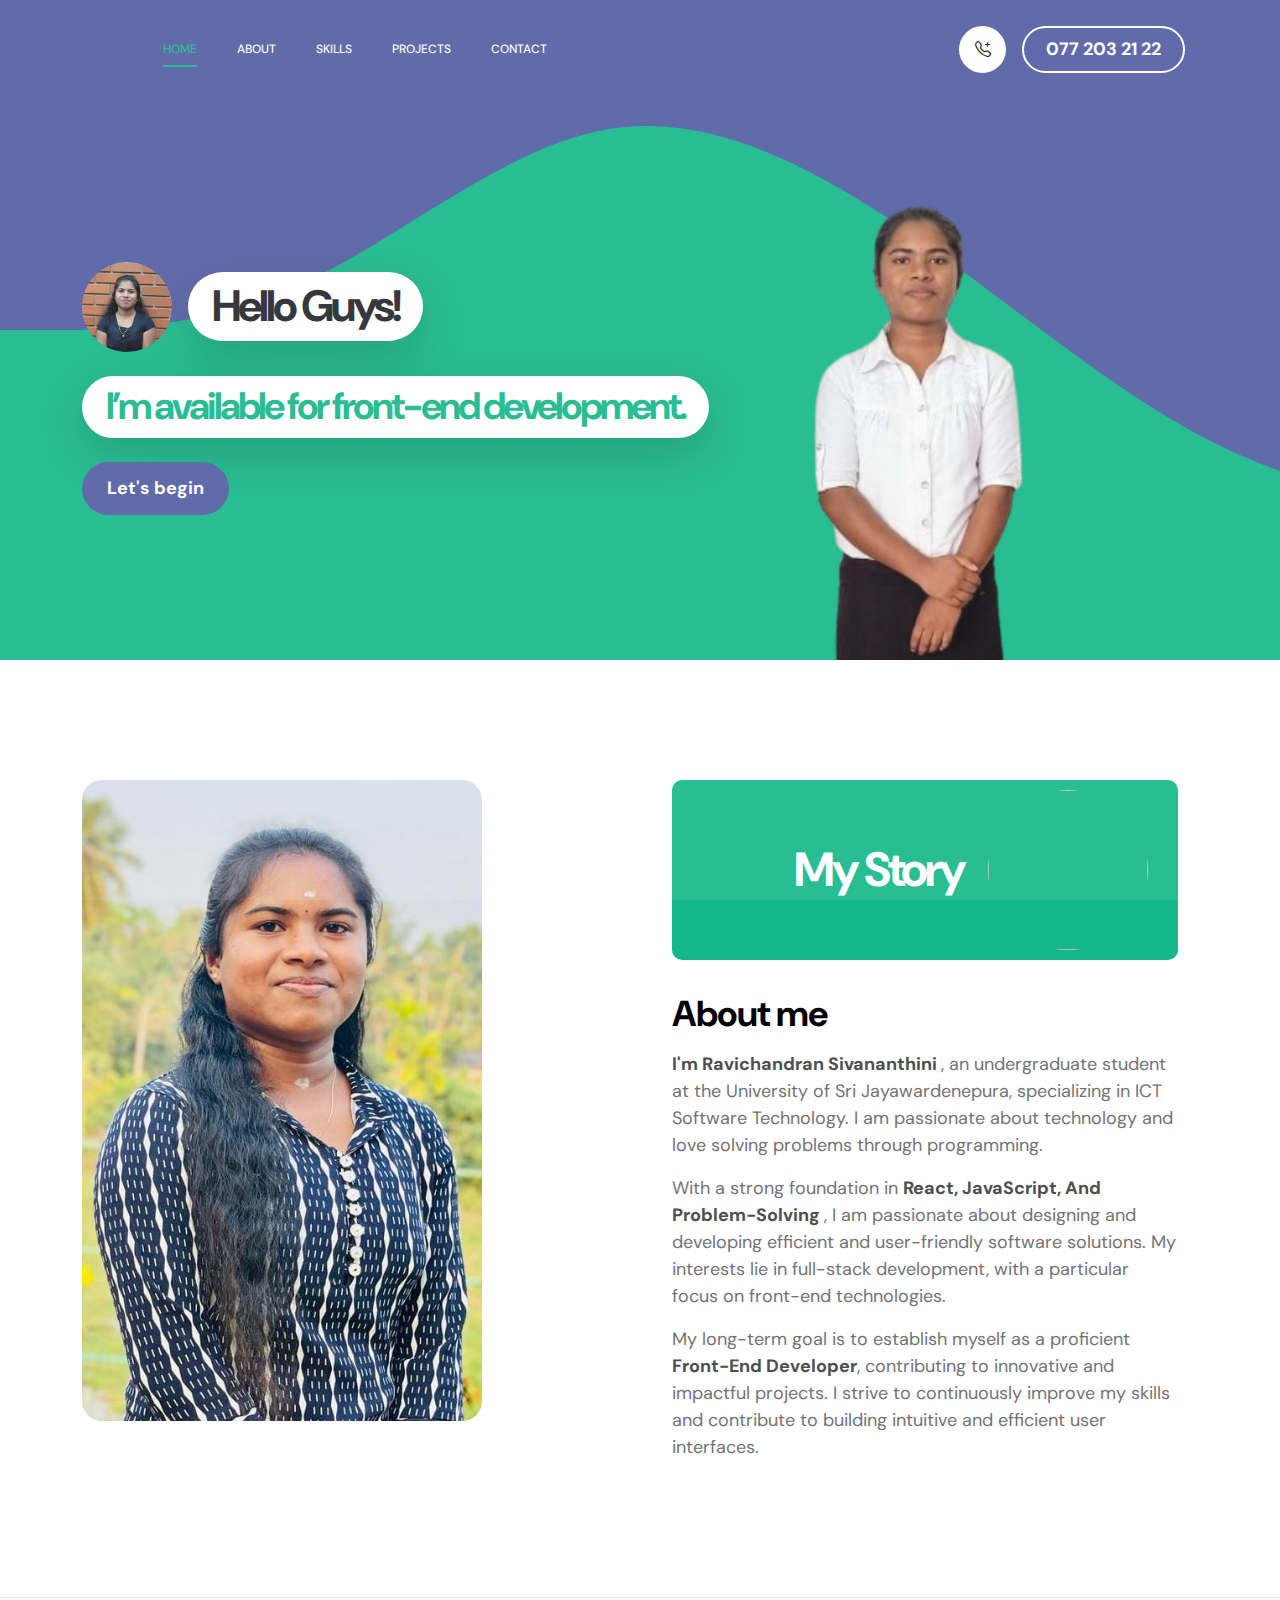
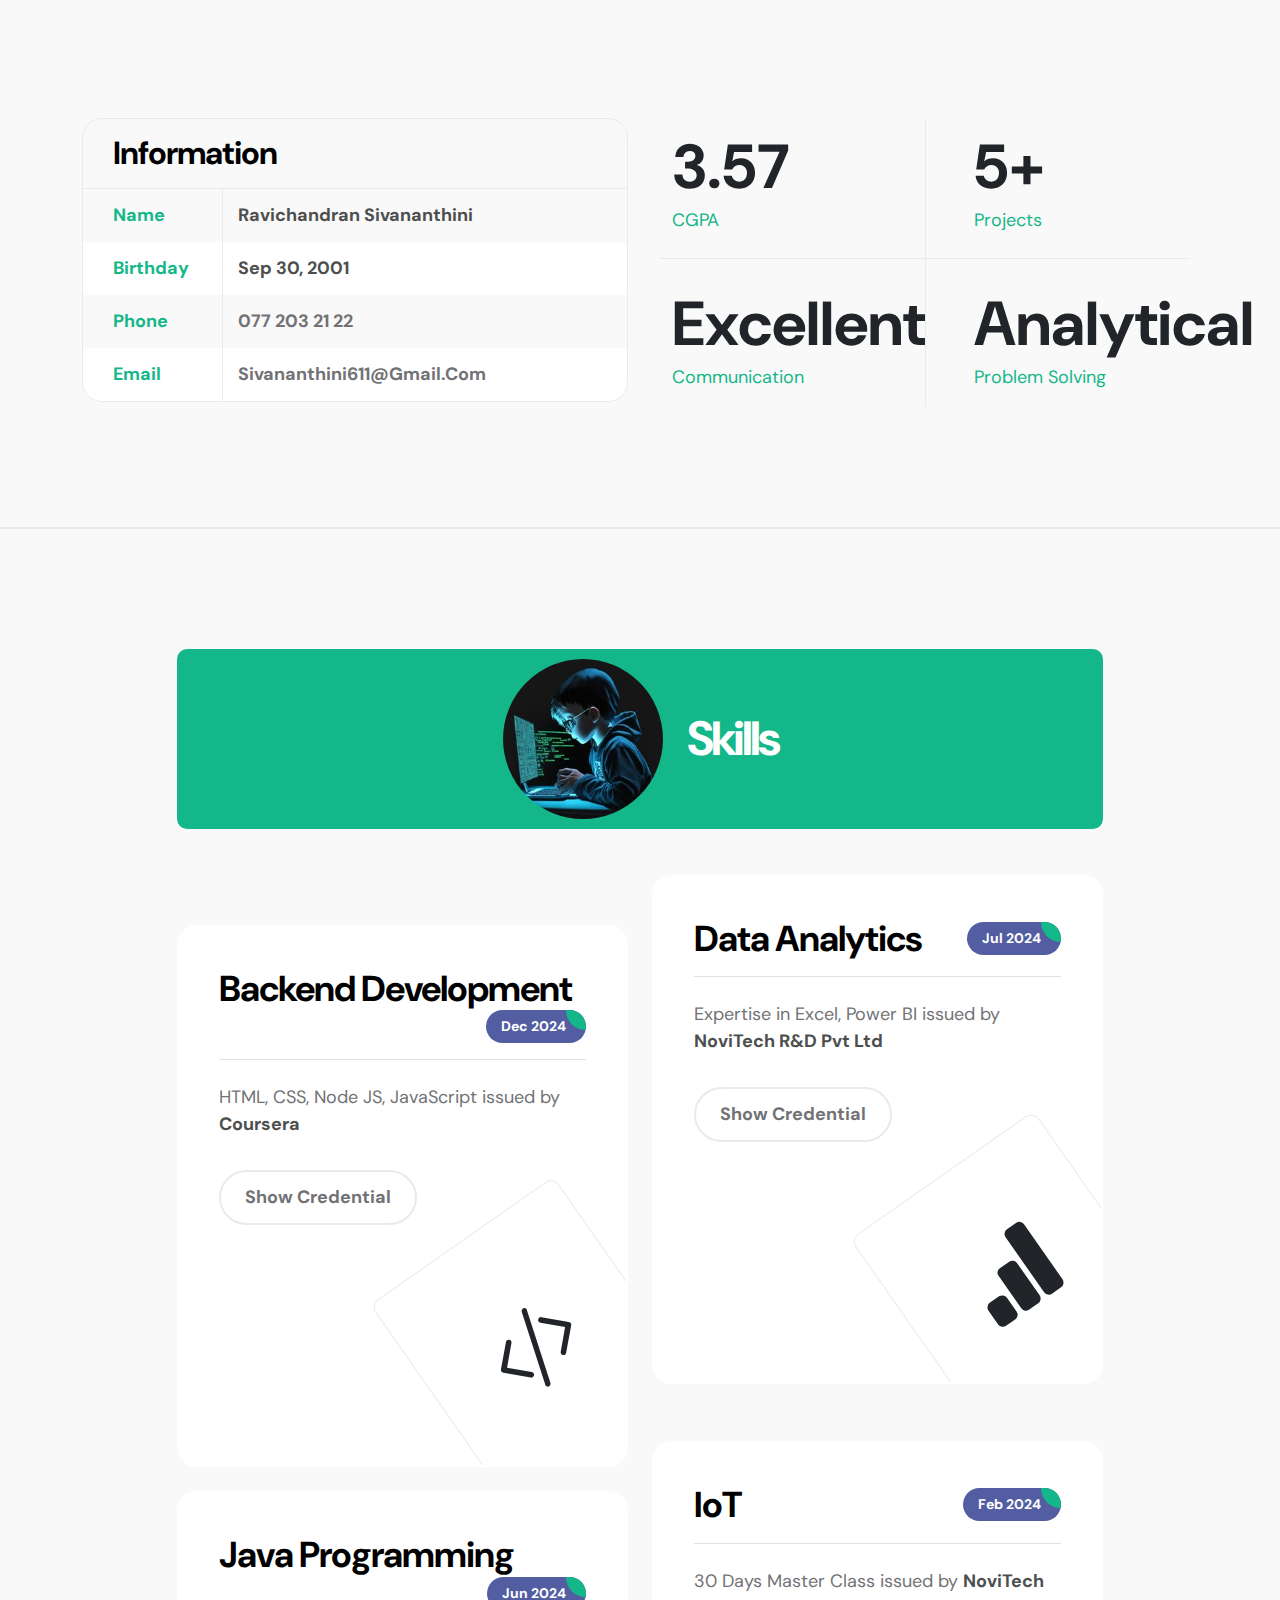
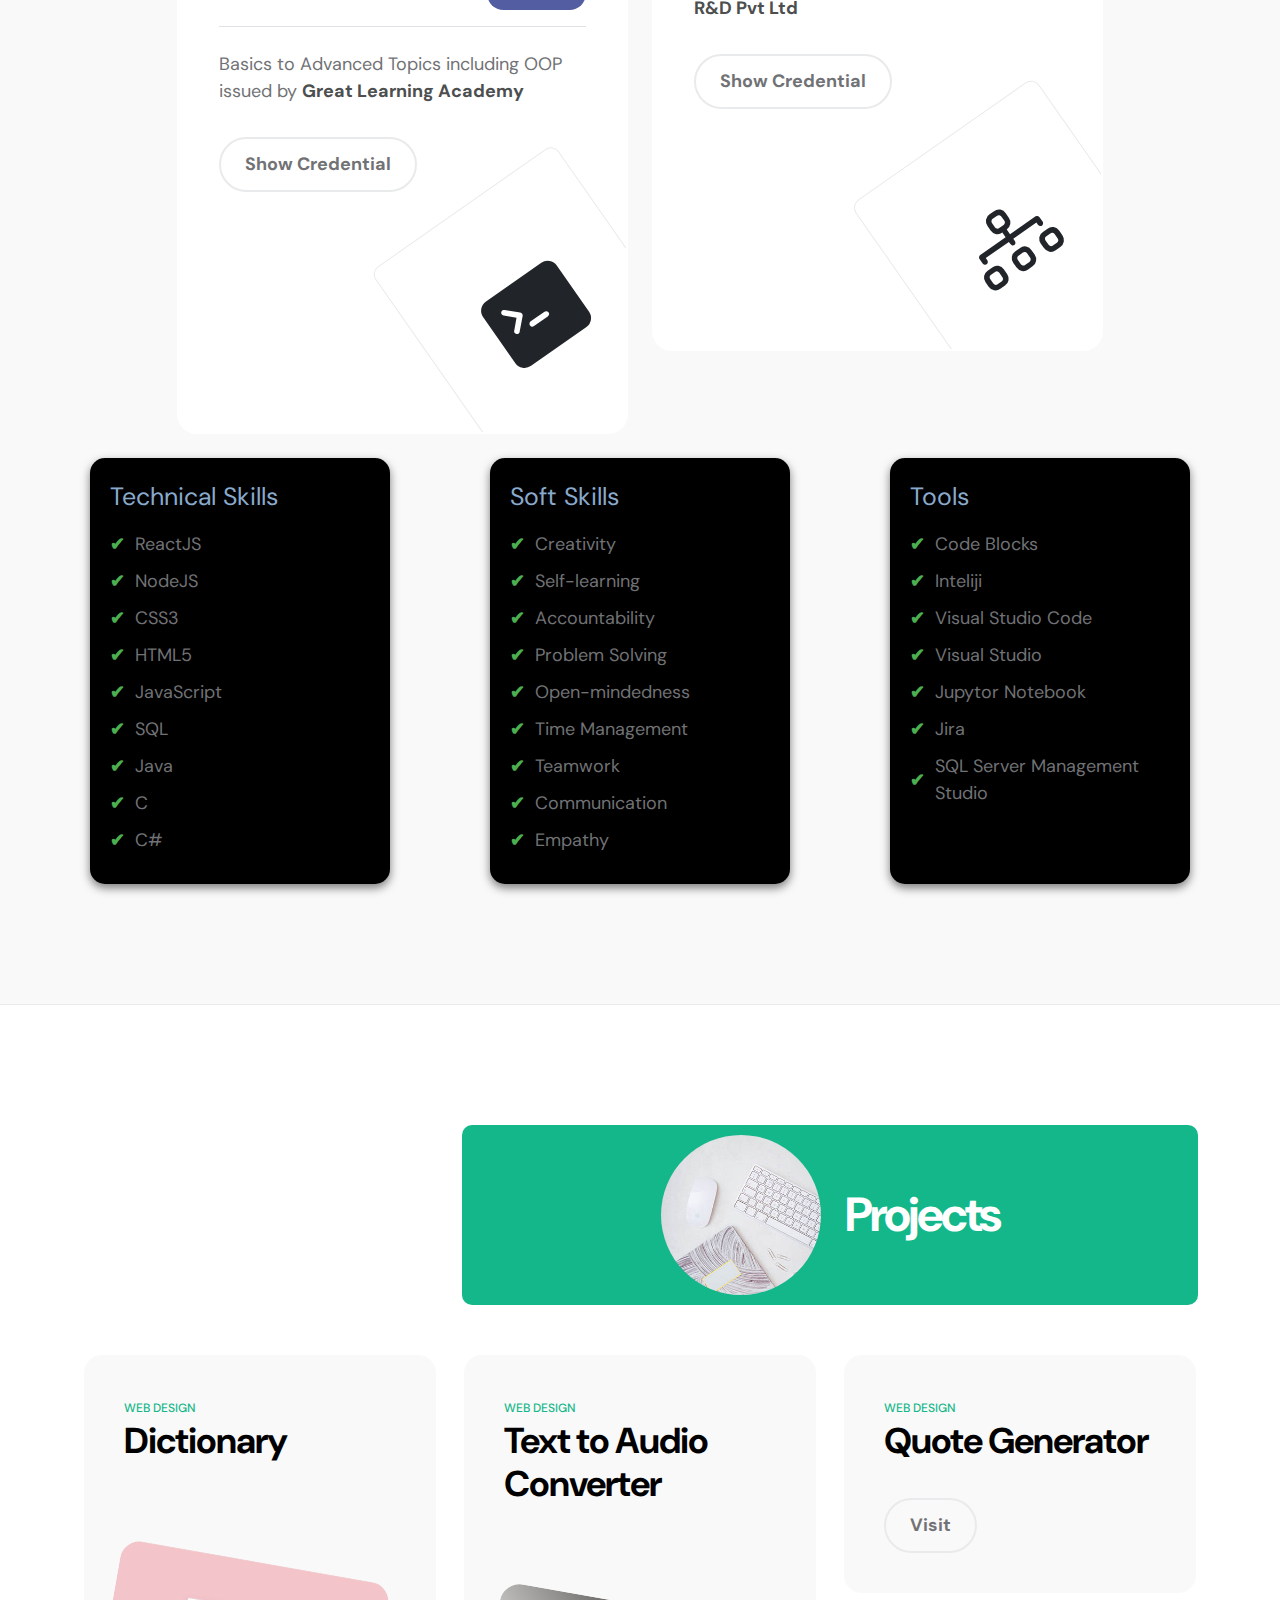
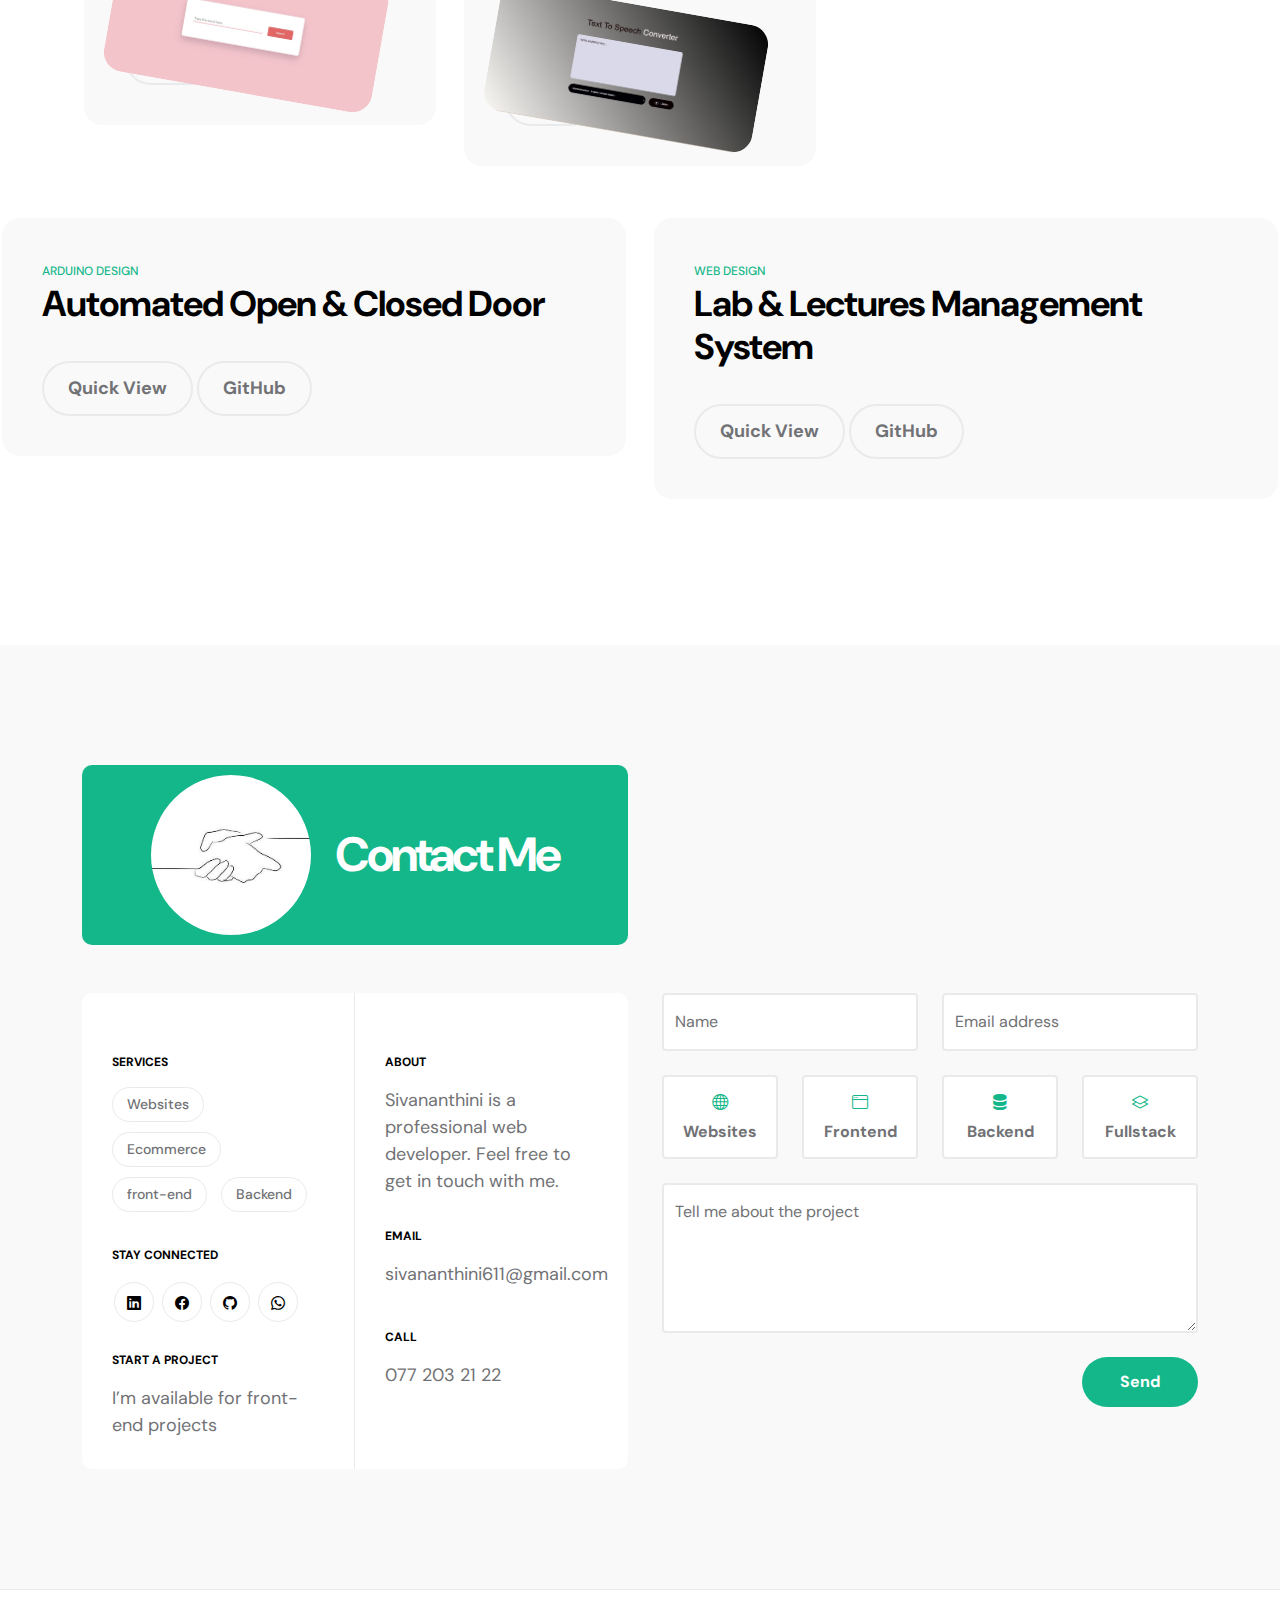
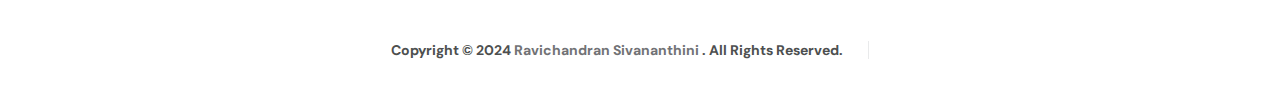
==== index.html @ 4a2cfb50 "first commit" ====
<!doctype html>
<html lang="en">
    <head>
        <meta charset="utf-8">
        <meta name="viewport" content="width=device-width, initial-scale=1">

        <meta name="description" content="">
        <meta name="author" content="TemplateMo">

        <title>Ravichandran Sivananthini</title>

        <!-- CSS FILES -->
        <link rel="preconnect" href="https://fonts.googleapis.com">
        
        <link rel="preconnect" href="https://fonts.gstatic.com" crossorigin>
        
        <link href="https://fonts.googleapis.com/css2?family=DM+Sans:wght@400;500;700&display=swap" rel="stylesheet">

        <link href="css/bootstrap.min.css" rel="stylesheet">

        <link href="css/bootstrap-icons.css" rel="stylesheet">

        <link href="css/magnific-popup.css" rel="stylesheet">

        <link href="css/templatemo-first-portfolio-style.css" rel="stylesheet">
        

    </head>
    
    <body>

        <section class="preloader">
            <div class="spinner">
                <span class="spinner-rotate"></span>    
            </div>
        </section>

        <nav class="navbar navbar-expand-lg">
            <div class="container">

                <button class="navbar-toggler" type="button" data-bs-toggle="collapse" data-bs-target="#navbarNav" aria-controls="navbarNav" aria-expanded="false" aria-label="Toggle navigation">
                    <span class="navbar-toggler-icon"></span>
                </button>

                <a href="index.html" class="navbar-brand mx-auto mx-lg-0"></a>

                <div class="d-flex align-items-center d-lg-none">
                    <i class="navbar-icon bi-telephone-plus me-3"></i>
                    <a class="custom-btn btn" href="#section_5">
                        077 203 21 22
                    </a>
                </div>

                <div class="collapse navbar-collapse" id="navbarNav">
                    <ul class="navbar-nav ms-lg-5">
                        <li class="nav-item">
                            <a class="nav-link click-scroll" href="#section_1">Home</a>
                        </li>

                        <li class="nav-item">
                            <a class="nav-link click-scroll" href="#section_2">About</a>
                        </li>

                        <li class="nav-item">
                            <a class="nav-link click-scroll" href="#section_3">Skills</a>
                        </li>

                        <li class="nav-item">
                            <a class="nav-link click-scroll" href="#section_4">Projects</a>
                        </li>

                        <li class="nav-item">
                            <a class="nav-link click-scroll" href="#section_5">Contact</a>
                        </li>
                    </ul>

                    <div class="d-lg-flex align-items-center d-none ms-auto">
                        <i class="navbar-icon bi-telephone-plus me-3"></i>
                        <a class="custom-btn btn" href="#section_5">
                            077 203 21 22
                        </a>
                    </div>
                </div>

            </div>
        </nav>

        <main>

            <section class="hero d-flex justify-content-center align-items-center" id="section_1">
                <div class="container">
                    <div class="row">

                        <div class="col-lg-7 col-12">
                            <div class="hero-text">
                                <div class="hero-title-wrap d-flex align-items-center mb-4">
                                    <img src="images/first6.jpg" class="avatar-image avatar-image-large img-fluid" alt="">

                                    <h1 class="hero-title ms-3 mb-0">Hello Guys!</h1>
                                </div>

                                <h2 class="mb-4">I’m available for front-end development.</h2>
                                <p class="mb-4"><a class="custom-btn btn custom-link" href="#section_2">Let's begin</a></p>
                            </div>
                        </div>
                        <div class="col-lg-5 col-12 position-relative">
                            <div class="hero-image-wrap"></div>
                            <img src="images/first.png" class="hero-image img-fluid" alt="">
                        </div>
                    </div>
                </div>

                <svg xmlns="http://www.w3.org/2000/svg" viewBox="0 0 1440 320"><path fill="#535da1" fill-opacity="1" d="M0,160L24,160C48,160,96,160,144,138.7C192,117,240,75,288,64C336,53,384,75,432,106.7C480,139,528,181,576,208C624,235,672,245,720,240C768,235,816,213,864,186.7C912,160,960,128,1008,133.3C1056,139,1104,181,1152,202.7C1200,224,1248,224,1296,197.3C1344,171,1392,117,1416,90.7L1440,64L1440,0L1416,0C1392,0,1344,0,1296,0C1248,0,1200,0,1152,0C1104,0,1056,0,1008,0C960,0,912,0,864,0C816,0,768,0,720,0C672,0,624,0,576,0C528,0,480,0,432,0C384,0,336,0,288,0C240,0,192,0,144,0C96,0,48,0,24,0L0,0Z"></path></svg>
            </section>


            <section class="about section-padding" id="section_2">
                <div class="container">
                    <div class="row">

                        <div class="col-lg-6 col-12">
                            <img src="images/first8.jpg" class="about-image img-fluid" alt="">
                        </div>

                        <div class="col-lg-6 col-12 mt-5 mt-lg-0">
                            <div class="about-thumb">

                                <div class="section-title-wrap d-flex justify-content-end align-items-center mb-4">
                                    <h2 class="text-white me-4 mb-0">My Story</h2>

                                    <img src="images/happy-bearded-young-man.jpg" class="avatar-image img-fluid" alt="">
                                </div>

                                <h3 class="pt-2 mb-3">About me </h3>

                                <p> <span> I'm Ravichandran Sivananthini </span> , an undergraduate student at the University of Sri Jayawardenepura, specializing in ICT Software Technology. I am passionate about technology and love solving problems through programming. </p>
                                <p>With a strong foundation in <span> React, JavaScript, and problem-solving </span>, I am passionate about designing and developing efficient and user-friendly software solutions.
                                   My interests lie in full-stack development, with a particular focus on front-end technologies.</p>
                                <p>My long-term goal is to establish myself as a proficient <span>front-end developer</span>, contributing to innovative and impactful projects.
                                    I strive to continuously improve my skills and contribute to building intuitive and efficient user interfaces.</p>
                            </div>
                        </div>

                    </div>
                </div>
            </section>

            <section class="featured section-padding">
                <div class="container">
                    <div class="row">

                        <div class="col-lg-6 col-12">
                            <div class="profile-thumb">
                                <div class="profile-title">
                                    <h4 class="mb-0">Information</h4>
                                </div>

                                <div class="profile-body">
                                    <p>
                                        <span class="profile-small-title">Name</span> 
                                        <span>Ravichandran Sivananthini </span>
                                    </p>

                                    <p>
                                        <span class="profile-small-title">Birthday</span> 
                                        <span>Sep 30, 2001</span>
                                    </p>

                                    <p>
                                        <span class="profile-small-title">Phone</span> 
                                         <span><a href="tel: 305-240-9671">077 203 21 22</a></span>
                                    </p>

                                    <p>
                                        <span class="profile-small-title">Email</span> 
                                        <span><a href="sivananthini611@gmail.com">sivananthini611@gmail.com</a></span>
                                    </p>
                                </div>
                            </div>
                        </div>

                        <div class="col-lg-6 col-12 mt-5 mt-lg-0">
                            <div class="about-thumb">
                                <div class="row">
                                    <div class="col-lg-6 col-6 featured-border-bottom py-2">
                                        <strong class="featured-numbers">3.57</strong>

                                        <p class="featured-text">CGPA</p>
                                    </div>

                                    <div class="col-lg-6 col-6 featured-border-start featured-border-bottom ps-5 py-2">
                                        <strong class="featured-numbers">5+</strong>

                                        <p class="featured-text">Projects</p>
                                    </div>

                                    <div class="col-lg-6 col-6 pt-4">
                                        <strong class="featured-numbers">Excellent</strong>

                                        <p class="featured-text">Communication</p>
                                    </div>

                                    <div class="col-lg-6 col-6 featured-border-start ps-5 pt-4">
                                        <strong class="featured-numbers">Analytical</strong>

                                        <p class="featured-text">Problem Solving</p>
                                    </div>
                                </div>
                            </div>
                        </div>

                    </div>
                </div>
            </section>

            <!--
            <section class="clients section-padding">
                <div class="container">
                    <div class="row align-items-center">

                        <div class="col-lg-12 col-12">
                            <h3 class="text-center mb-5">Companies I've had worked</h3>
                        </div>

                        <div class="col-lg-2 col-4 ms-auto clients-item-height">
                            <img src="images/clients/cachet.svg" class="clients-image img-fluid" alt="">
                        </div>

                        <div class="col-lg-2 col-4 clients-item-height">
                            <img src="images/clients/guitar-center.svg" class="clients-image img-fluid" alt="">
                        </div>

                        <div class="col-lg-2 col-4 clients-item-height">
                            <img src="images/clients/tokico.svg" class="clients-image img-fluid" alt="">
                        </div>

                        <div class="col-lg-2 col-4 clients-item-height">
                            <img src="images/clients/shopify.svg" class="clients-image img-fluid" alt="">
                        </div>

                        <div class="col-lg-2 col-4 me-auto clients-item-height">
                            <img src="images/clients/profil-rejser.svg" class="clients-image img-fluid" alt="">
                        </div>

                    </div>
                </div>
            </section>
        -->


            <section class="services section-padding" id="section_3">
                <div class="container">
                    <div class="row">

                        <div class="col-lg-10 col-12 mx-auto">
                            <div class="section-title-wrap d-flex justify-content-center align-items-center mb-5">
                                <img src="images/skills.jpg" class="avatar-image img-fluid" alt="">

                                <h2 class="text-white ms-4 mb-0">Skills</h2>
                            </div>

                            <div class="row pt-lg-5">
                                <div class="col-lg-6 col-12">
                                    <div class="services-thumb">
                                        <div class="d-flex flex-wrap align-items-center border-bottom mb-4 pb-3">
                                            <h3 class="mb-0">Backend Development</h3>

                                            <div class="services-price-wrap ms-auto">
                                                <p class="services-price-text mb-0">Dec 2024</p>
                                                <div class="services-price-overlay"></div>
                                            </div>
                                        </div>

                                        <p>HTML, CSS, Node JS, JavaScript issued by <span>coursera</span></p>

                                        <a href="https://coursera.org/verify/I9QGT71UMDQZ" class="custom-btn custom-border-btn btn mt-3">Show Credential</a>

                                        <div class="services-icon-wrap d-flex justify-content-center align-items-center">
                                            <i class="services-icon bi-code-slash"></i>
                                        </div>
                                    </div>
                                </div>

                                <div class="col-lg-6 col-12">
                                    <div class="services-thumb services-thumb-up">
                                        <div class="d-flex flex-wrap align-items-center border-bottom mb-4 pb-3">
                                            <h3 class="mb-0">Data Analytics</h3>

                                            <div class="services-price-wrap ms-auto">
                                                <p class="services-price-text mb-0">Jul 2024</p>
                                                <div class="services-price-overlay"></div>
                                            </div>
                                        </div>

                                        <p>Expertise in Excel, Power BI issued by <span>NoviTech R&D Pvt Ltd</span></p>

                                        <a href="#" class="custom-btn custom-border-btn btn mt-3">Show Credential</a>

                                        <div class="services-icon-wrap d-flex justify-content-center align-items-center">
                                            <i class="services-icon bi-bar-chart-fill"></i>
                                        </div>
                                    </div>
                                </div>

                                <div class="col-lg-6 col-12">
                                    <div class="services-thumb">
                                        <div class="d-flex flex-wrap align-items-center border-bottom mb-4 pb-3">
                                            <h3 class="mb-0">Java Programming</h3>

                                            <div class="services-price-wrap ms-auto">
                                                <p class="services-price-text mb-0">Jun 2024</p>
                                                <div class="services-price-overlay"></div>
                                            </div>
                                        </div>

                                        <p>Basics to Advanced Topics including OOP issued by <span>Great Learning Academy</span></p>

                                        <a href="https://verify.mygreatlearning.com/verify/DEJPGAIC" class="custom-btn custom-border-btn btn mt-3">Show Credential</a>

                                        <div class="services-icon-wrap d-flex justify-content-center align-items-center">
                                            <i class="services-icon bi-terminal-fill"></i>
                                        </div>
                                    </div>
                                </div>

                                <div class="col-lg-6 col-12">
                                    <div class="services-thumb services-thumb-up">
                                        <div class="d-flex flex-wrap align-items-center border-bottom mb-4 pb-3">
                                            <h3 class="mb-0">IoT</h3>

                                            <div class="services-price-wrap ms-auto">
                                                <p class="services-price-text mb-0">Feb 2024</p>
                                                <div class="services-price-overlay"></div>
                                            </div>
                                        </div>

                                        <p>30 Days Master Class issued by <span>NoviTech R&D Pvt Ltd</span></p>

                                        <a href="#" class="custom-btn custom-border-btn btn mt-3">Show Credential</a>

                                        <div class="services-icon-wrap d-flex justify-content-center align-items-center">
                                            <i class="services-icon bi-diagram-3"></i>
                                        </div>
                                </div>
                            </div>
                        </div>
                    </div>
                </div>
                <div class="skills-container">
                    <div class="skills-card">
                        <p>Technical Skills</p>
                        <ul>
                            <li><span class="checkmark">✔</span> ReactJS</li>
                            <li><span class="checkmark">✔</span> NodeJS</li>
                            <li><span class="checkmark">✔</span> CSS3</li>
                            <li><span class="checkmark">✔</span> HTML5</li>
                            <li><span class="checkmark">✔</span> JavaScript</li>
                            <li><span class="checkmark">✔</span> SQL</li>
                            <li><span class="checkmark">✔</span> Java</li>
                            <li><span class="checkmark">✔</span> C</li>
                            <li><span class="checkmark">✔</span> C#</li>
                        </ul>
                    </div>

                    <div class="skills-card">
                        <p> Soft Skills</p>
                        <ul>
                            <li><span class="checkmark">✔</span> Creativity</li>
                            <li><span class="checkmark">✔</span> Self-learning</li>
                            <li><span class="checkmark">✔</span> Accountability</li>
                            <li><span class="checkmark">✔</span> Problem Solving</li>
                            <li><span class="checkmark">✔</span> Open-mindedness</li>
                            <li><span class="checkmark">✔</span> Time Management</li>
                            <li><span class="checkmark">✔</span> Teamwork</li>
                            <li><span class="checkmark">✔</span> Communication</li>
                            <li><span class="checkmark">✔</span> Empathy</li>
                        </ul>
                    </div>

                    <div class="skills-card">
                        <p> Tools</p>
                        <ul>
                            <li><span class="checkmark">✔</span> Code Blocks</li>
                            <li><span class="checkmark">✔</span> Inteliji</li>
                            <li><span class="checkmark">✔</span> Visual Studio Code</li>
                            <li><span class="checkmark">✔</span> Visual Studio</li>
                            <li><span class="checkmark">✔</span> Jupytor Notebook</li>
                            <li><span class="checkmark">✔</span> Jira</li>
                            <li><span class="checkmark">✔</span> SQL Server Management Studio</li>
                          
                        </ul>
                    </div>
            </section>

            <section class="projects section-padding" id="section_4">
                <div class="container">
                    <div class="row">

                        <div class="col-lg-8 col-md-8 col-12 ms-auto">
                            <div class="section-title-wrap d-flex justify-content-center align-items-center mb-4">
                                <img src="images/white-desk-work-study-aesthetics.jpg" class="avatar-image img-fluid" alt="">

                                <h2 class="text-white ms-4 mb-0">Projects</h2>
                            </div>
                        </div>

                        <div class="clearfix"></div>

                        <div class="col-lg-4 col-md-6 col-12">
                            <div class="projects-thumb">
                                <div class="projects-info">
                                    <small class="projects-tag">Web Design</small>

                                    <h3 class="projects-title">Dictionary</h3>
                                </div>
                                <img src="images/projects/dictionary.jpg" class="projects-image img-fluid" alt="">
                                <a href="https://sivananthini164.github.io/Dictionary/" class="custom-btn custom-border-btn btn mt-3">Visit</a>     
                                </div>
                            </div>

                            <div class="col-lg-4 col-md-6 col-12">
                                <div class="projects-thumb">
                                    <div class="projects-info">
                                        <small class="projects-tag">Web Design</small>
    
                                        <h3 class="projects-title">Text to Audio Converter</h3>
                                    </div>
                                    <img src="images/projects/converter.jpg" class="projects-image img-fluid" alt="">
                                    <a href="https://sivananthini164.github.io/Converter/" class="custom-btn custom-border-btn btn mt-3">Visit</a>     
                                    </div>
                                </div>
                            
                                <div class="col-lg-4 col-md-6 col-12">
                                    <div class="projects-thumb">
                                        <div class="projects-info">
                                            <small class="projects-tag">Web Design</small>
        
                                            <h3 class="projects-title">Quote Generator</h3>
                                        </div>
                                        <img src="images/projects/quote.jpg" class="projects-image img-fluid" alt="">
                                        <a href="https://sivananthini164.github.io/Quote-/" class="custom-btn custom-border-btn btn mt-3">Visit</a>     
                                        </div>
                                    </div>
                    </div>
                </div>
                
                <div class="projects">
                    <div class="row g-100">
                        <!-- Project 1 -->
                        <div class="col-lg-6 col-md-6 col-12">
                            <div class="projects-thumb">
                                <div class="projects-info">
                                    <small class="projects-tag">Arduino Design</small>
                                    <h3 class="projects-title">Automated Open & Closed Door</h3>
                                </div>
                                <a href="video.html" class="custom-btn custom-border-btn btn mt-3" id="quickViewBtn">Quick View</a>
                                <a href="https://github.com/Sivananthini164/Automated_Door" class="custom-btn custom-border-btn btn mt-3" id="quickViewBtn">GitHub</a>
                            </div>
                        </div>
                
                        <!-- Project 2 -->
                        <div class="col-lg-6 col-md-6 col-12">
                            <div class="projects-thumb">
                                <div class="projects-info">
                                    <small class="projects-tag">Web Design</small>
                                    <h3 class="projects-title">Lab & Lectures Management System</h3>
                                </div>
                                <a href="images/projects/reserve_master.jpg" class="custom-btn custom-border-btn btn mt-3" id="quickViewBtn">Quick View</a>
                                <a href="https://github.com/Sivananthini164/Reserve_Master" class="custom-btn custom-border-btn btn mt-3" id="quickViewBtn">GitHub</a>
                            </div>
                        </div>
                    </div>
                </div>
                


            </section>

            <section class="contact section-padding" id="section_5">
                    <div class="container">
                        <div class="row">

                            <div class="col-lg-6 col-md-8 col-12">
                                <div class="section-title-wrap d-flex justify-content-center align-items-center mb-5">
                                    <img src="images/contact.jpg" class="avatar-image img-fluid" alt="">

                                    <h2 class="text-white ms-4 mb-0">Contact Me</h2>
                                </div>
                            </div>

                            <div class="clearfix"></div>

                            <div class="col-lg-3 col-md-6 col-12 pe-lg-0">
                                <div class="contact-info contact-info-border-start d-flex flex-column">
                                    <strong class="site-footer-title d-block mb-3">Services</strong>

                                    <ul class="footer-menu">
                                        <li class="footer-menu-item"><a href="#" class="footer-menu-link">Websites</a></li>

                                        <li class="footer-menu-item"><a href="#" class="footer-menu-link">Ecommerce</a></li>

                                        <li class="footer-menu-item"><a href="#" class="footer-menu-link">front-end</a></li>

                                        <li class="footer-menu-item"><a href="#" class="footer-menu-link">Backend</a></li>
                                    </ul>

                                    <strong class="site-footer-title d-block mt-4 mb-3">Stay connected</strong>

                                    <ul class="social-icon">
                                        <li class="social-icon-item"><a href="https://www.linkedin.com/in/sivananthini-ravichandran-4915bb290/" class="social-icon-link bi-linkedin"></a></li>

                                        <li class="social-icon-item"><a href="https://www.facebook.com/profile.php?id=100090789893657" class="social-icon-link bi-facebook"></a></li>

                                        <li class="social-icon-item"><a href="https://github.com/Sivananthini164" class="social-icon-link bi-github"></a></li>

                                        <li class="social-icon-item">
                                            <a href="https://wa.me/94772032122?text=Hi,%20I%20found%20your%20portfolio!" class="social-icon-link bi-whatsapp" target="_blank" rel="noopener noreferrer"></a>
                                        </li>
                                        
                                    </ul>

                                    <strong class="site-footer-title d-block mt-4 mb-3">Start a project</strong>

                                    <p class="mb-0">I’m available for front-end projects</p>
                                </div>
                            </div>

                            <div class="col-lg-3 col-md-6 col-12 ps-lg-0">
                                <div class="contact-info d-flex flex-column">
                                    <strong class="site-footer-title d-block mb-3">About</strong>

                                    <p class="mb-2">
                                        Sivananthini is a professional web developer. Feel free to get in touch with me.
                              </p>

                                    <strong class="site-footer-title d-block mt-4 mb-3">Email</strong>

                                    <p>
                                        <a href="mailto:sivananthini611@gmail.com">
                                            sivananthini611@gmail.com
                                        </a>
                                    </p>

                                    <strong class="site-footer-title d-block mt-4 mb-3">Call</strong>

                                    <p class="mb-0">
                                        <a href="tel: 120-240-9600">
                                            077 203 21 22
                                        </a>
                                    </p>
                                </div>
                            </div>

                            <div class="col-lg-6 col-12 mt-5 mt-lg-0">
                                <form action="#" method="get" class="custom-form contact-form" role="form">
                                    <div class="row">
                                        <div class="col-lg-6 col-md-6 col-12">
                                            <div class="form-floating">
                                                <input type="text" name="name" id="name" class="form-control" placeholder="Name" required="">
                                                
                                                <label for="floatingInput">Name</label>
                                            </div>
                                        </div>

                                        <div class="col-lg-6 col-md-6 col-12"> 
                                            <div class="form-floating">
                                                <input type="email" name="email" id="email" pattern="[^ @]*@[^ @]*" class="form-control" placeholder="Email address" required="">
                                                
                                                <label for="floatingInput">Email address</label>
                                            </div>
                                        </div>

                                        <div class="col-lg-3 col-md-6 col-6">
                                            <div class="form-check form-check-inline">
                                                <input name="website" type="checkbox" class="form-check-input" id="inlineCheckbox1" value="1">

                                                <label class="form-check-label" for="inlineCheckbox1">
                                                    <i class="bi-globe form-check-icon"></i>
                                                    <span class="form-check-label-text">Websites</span>
                                                </label>
                                          </div>
                                        </div>

                                        <div class="col-lg-3 col-md-6 col-6">
                                            <div class="form-check form-check-inline">
                                                <input name="branding" type="checkbox" class="form-check-input" id="inlineCheckbox2" value="1">

                                                <label class="form-check-label" for="inlineCheckbox2">
                                                    <i class="bi-window form-check-icon"></i>
                                                    <span class="form-check-label-text">Frontend</span>
                                                </label>
                                            </div>
                                        </div>

                                        <div class="col-lg-3 col-md-6 col-6">
                                            <div class="form-check form-check-inline">
                                                <input name="ecommerce" type="checkbox" class="form-check-input" id="inlineCheckbox3" value="1">

                                                <label class="form-check-label" for="inlineCheckbox3">
                                                    <i class="bi-server form-check-icon"></i>
                                                    <span class="form-check-label-text">Backend</span>
                                                </label>
                                            </div>
                                        </div>

                                        <div class="col-lg-3 col-md-6 col-6">
                                            <div class="form-check form-check-inline me-0">
                                                <input name="seo" type="checkbox" class="form-check-input" id="inlineCheckbox4" value="1">

                                                <label class="form-check-label" for="inlineCheckbox4">
                                                    <i class="bi-layers form-check-icon"></i>
                                                    <span class="form-check-label-text">Fullstack</span>
                                                </label>
                                            </div>
                                        </div>

                                        <div class="col-lg-12 col-12">
                                            <div class="form-floating">
                                                <textarea class="form-control" id="message" name="message" placeholder="Tell me about the project"></textarea>
                                                
                                                <label for="floatingTextarea">Tell me about the project</label>
                                            </div>
                                        </div>

                                        <div class="col-lg-3 col-12 ms-auto">
                                            <button type="submit" class="form-control">Send</button>
                                        </div>

                                    </div>
                                </form>
                            </div>

                        </div>
                    </div>
                </div>
            </section>

        </main>

        <footer class="site-footer">
            <div class="container">
                <div class="row">

                    <div class="col-lg-12 col-12">
                        <div class="copyright-text-wrap">
                            <p class="mb-0">
                                <span class="copyright-text">Copyright © 2024 <a href="#">Ravichandran Sivananthini</a> . All rights reserved.</span>
                             
                            </p>
                        </div>
                    </div>

                </div>
            </div>
        </footer>

        <!-- JAVASCRIPT FILES -->
        <script src="js/jquery.min.js"></script>
        <script src="js/bootstrap.min.js"></script>
        <script src="js/jquery.sticky.js"></script>
        <script src="js/click-scroll.js"></script>
        <script src="js/jquery.magnific-popup.min.js"></script>
        <script src="js/magnific-popup-options.js"></script>
        <script src="js/custom.js"></script>

    </body>
</html>
---- css/templatemo-first-portfolio-style.css ----
/*

TemplateMo 578 First Portfolio

https://templatemo.com/tm-578-first-portfolio

*/


/*---------------------------------------
  CUSTOM PROPERTIES ( VARIABLES )             
-----------------------------------------*/
:root {
  --white-color:                  #ffffff;
  --primary-color:                #535da1;
  --secondary-color:              #14B789;
  --section-bg-color:             #f9f9f9;
  --dark-color:                   #000000;
  --p-color:                      #717275;
  --border-color:                 #e9eaeb;
  --featured-border-color:        #727aab;

  --body-font-family:             'DM Sans', sans-serif;

  --h1-font-size:                 62px;
  --h2-font-size:                 48px;
  --h3-font-size:                 36px;
  --h4-font-size:                 32px;
  --h5-font-size:                 24px;
  --h6-font-size:                 22px;
  --p-font-size:                  18px;
  --menu-font-size:               12px;
  --copyright-font-size:          14px;

  --border-radius-large:          100px;
  --border-radius-medium:         20px;
  --border-radius-small:          10px;

  --font-weight-normal:           400;
  --font-weight-medium:           500;
  --font-weight-bold:             700;
}

body {
    background: var(--white-color);
    font-family: var(--body-font-family); 
}


/*---------------------------------------
  TYPOGRAPHY               
-----------------------------------------*/

h2,
h3,
h4,
h5,
h6 {
  color: var(--dark-color);
}

h1,
h2,
h3,
h4,
h5,
h6 {
  font-weight: var(--font-weight-bold);
  letter-spacing: -1px;
}

h1 {
  font-size: var(--h1-font-size);
  letter-spacing: -3px;
}

h2 {
  font-size: var(--h2-font-size);
  color: var(--secondary-color);
  letter-spacing: -3px;
}

h3 {
  font-size: var(--h3-font-size);
}

h4 {
  font-size: var(--h4-font-size);
}

h5 {
  font-size: var(--h5-font-size);
  line-height: normal;
}

h6 {
  font-size: var(--h6-font-size);
}

p {
  color: var(--p-color);
  font-size: var(--p-font-size);
  font-weight: var(--font-weight-normal);
}

ul li {
  color: var(--p-color);
  font-size: var(--p-font-size);
  font-weight: var(--font-weight-normal);
}

a, 
button {
  touch-action: manipulation;
  transition: all 0.3s;
}

a {
  color: var(--p-color);
  text-decoration: none;
}

a:hover {
  color: var(--secondary-color);
}

::selection {
  background: var(--secondary-color);
  color: var(--white-color);
}

::-moz-selection {
  background: var(--secondary-color);
  color: var(--white-color);
}

.section-padding {
  padding-top: 120px;
  padding-bottom: 120px;
}

b,
strong {
  font-weight: var(--font-weight-bold);
}

.section-title-wrap {
  background: var(--secondary-color);
  border-radius: var(--border-radius-small);
  padding: 10px 30px;
}


/*---------------------------------------
  AVATAR IMAGE               
-----------------------------------------*/
.avatar-image {
  border-radius: var(--border-radius-large);
  width: 160px;
  height: 160px;
  object-fit: cover;
}

.avatar-image-large {
  width: 90.4px;
  height: 90.4px;
}


/*---------------------------------------
  PRE LOADER               
-----------------------------------------*/
.preloader {
  position: fixed;
  top: 0;
  left: 0;
  width: 100%;
  height: 100%;
  z-index: 99999;
  display: flex;
  flex-flow: row nowrap;
  justify-content: center;
  align-items: center;
  background: none repeat scroll 0 0 var(--white-color);
}

.spinner {
  border: 1px solid transparent;
  border-radius: var(--border-radius-small);
  position: relative;
}

.spinner:before {
  content: '';
  box-sizing: border-box;
  position: absolute;
  top: 50%;
  left: 50%;
  width: 45px;
  height: 45px;
  margin-top: -10px;
  margin-left: -10px;
  border-radius: 50%;
  border: 1px solid var(--border-color);
  border-top-color: var(--white-color);
  animation: spinner .9s linear infinite;
}

@-webkit-@keyframes spinner {
  to {transform: rotate(360deg);
  }
}

@keyframes spinner {
  to {transform: rotate(360deg);}
}


/*---------------------------------------
  CUSTOM ICON               
-----------------------------------------*/
.navbar-icon {
  background: var(--white-color);
  border-radius: var(--border-radius-large);
  color: var(--dark-color);
  width: 47px;
  height: 47px;
  line-height: 47px;
  text-align: center;
}

.is-sticky .navbar-icon {
  background: var(--secondary-color);
  color: var(--white-color);
}

.form-check-icon {
  color: var(--secondary-color);
}


/*---------------------------------------
  CUSTOM BUTTON               
-----------------------------------------*/
.custom-btn,
.navbar .custom-btn {
  font-size: var(--p-font-size);
  font-weight: var(--font-weight-bold);
}

.navbar .custom-btn {
  background: transparent;
  border-width: 2px;
  border-style: solid;
  border-color: var(--white-color);
  color: var(--white-color);
  padding: 8px 22px;
}

.navbar .custom-btn:hover {
  background: var(--white-color);
  border-color: transparent;
  color: var(--secondary-color);
}

.custom-btn {
  background: var(--secondary-color);
  border-radius: var(--border-radius-large);
  color: var(--white-color);
  font-weight: var(--font-weight-bold);
  padding: 12px 24px;
}

.custom-btn:hover {
  background: var(--primary-color);
  box-shadow: 0 1rem 3rem rgba(0,0,0,.175);
  color: var(--white-color);
}

.custom-border-btn {
  background: transparent;
  border: 2px solid var(--border-color);
  color: var(--p-color);
}

.custom-border-btn:hover {
  background: var(--secondary-color);
  border-color: var(--secondary-color);
  color: var(--white-color);
}

.custom-link {
	background-color: var(--primary-color);
}

.custom-link:hover {
	background-color: var(--secondary-color);
}


/*---------------------------------------
  NAVIGATION              
-----------------------------------------*/
.sticky-wrapper {
  position: relative;
  z-index: 222;
  height: auto !important;
}

.is-sticky,
.is-sticky .navbar .container {
  background: var(--white-color);
  box-shadow: 0 1rem 3rem rgb(0 0 0 / 18%);
}

.is-sticky .navbar-brand,
.is-sticky .navbar-brand:hover {
  color: var(--dark-color);
}

.is-sticky .navbar-nav .nav-link {
  color: var(--p-color);
}

.is-sticky .navbar .custom-btn {
  border-color: var(--secondary-color);
  color: var(--secondary-color);
}

.is-sticky .navbar .custom-btn:hover {
  background: var(--secondary-color);
  color: var(--white-color);
}

.navbar {
  background: transparent;
  position: absolute;
  z-index: 9;
  right: 0;
  left: 0;
  transition: all 0.3s;
  padding-top: 15px;
  padding-bottom: 0;
}

.navbar .container {
  border-radius: var(--border-radius-small);
  padding: 10px 25px;
}

.navbar-brand {
  font-size: var(--h4-font-size);
  font-weight: var(--font-weight-bold);
}

.navbar-brand,
.navbar-brand:hover {
  color: var(--white-color);
}

.navbar-expand-lg .navbar-nav .nav-link {
  padding-right: 0;
  padding-left: 0;
  margin-right: 20px;
  margin-left: 20px;
}

.navbar-nav .nav-link {
  display: inline-block;
  color: var(--section-bg-color);
  font-size: var(--menu-font-size);
  font-weight: var(--font-weight-medium);
  text-transform: uppercase;
  position: relative;
  padding-top: 15px;
  padding-bottom: 15px;
}

.navbar-nav .nav-link::after {
  content: "";
  background: transparent;
  position: absolute;
  bottom: 6px;
  right: 0;
  left: 0;
  width: 100%;
  height: 2px;
}

.navbar-nav .nav-link.active::after, 
.navbar-nav .nav-link:hover::after {
  background: var(--secondary-color);
}

.navbar-nav .nav-link.active, 
.navbar-nav .nav-link:hover {
  color: var(--secondary-color);
}

.navbar-toggler {
  border: 0;
  padding: 0;
  cursor: pointer;
  margin: 0;
  width: 30px;
  height: 35px;
  outline: none;
}

.navbar-toggler:focus {
  outline: none;
  box-shadow: none;
}

.navbar-toggler[aria-expanded="true"] .navbar-toggler-icon {
  background: transparent;
}

.navbar-toggler[aria-expanded="true"] .navbar-toggler-icon:before,
.navbar-toggler[aria-expanded="true"] .navbar-toggler-icon:after {
  transition: top 300ms 50ms ease, -webkit-transform 300ms 350ms ease;
  transition: top 300ms 50ms ease, transform 300ms 350ms ease;
  transition: top 300ms 50ms ease, transform 300ms 350ms ease, -webkit-transform 300ms 350ms ease;
  top: 0;
}

.navbar-toggler[aria-expanded="true"] .navbar-toggler-icon:before {
  transform: rotate(45deg);
}

.navbar-toggler[aria-expanded="true"] .navbar-toggler-icon:after {
  transform: rotate(-45deg);
}

.navbar-toggler .navbar-toggler-icon {
  background: var(--white-color);
  transition: background 10ms 300ms ease;
  display: block;
  width: 30px;
  height: 2px;
  position: relative;
}

.navbar-toggler .navbar-toggler-icon:before,
.navbar-toggler .navbar-toggler-icon:after {
  transition: top 300ms 350ms ease, -webkit-transform 300ms 50ms ease;
  transition: top 300ms 350ms ease, transform 300ms 50ms ease;
  transition: top 300ms 350ms ease, transform 300ms 50ms ease, -webkit-transform 300ms 50ms ease;
  position: absolute;
  right: 0;
  left: 0;
  background: var(--white-color);
  width: 30px;
  height: 2px;
  content: '';
}

.navbar-toggler .navbar-toggler-icon::before {
  top: -8px;
}

.navbar-toggler .navbar-toggler-icon::after {
  top: 8px;
}


/*---------------------------------------
  HERO              
-----------------------------------------*/
.hero {
  background: var(--secondary-color);
  position: relative;
  overflow: hidden;
  padding-top: 330px;
  padding-bottom: 330px;
}

@media  screen and (min-width: 991px) {
  .hero {
    height: 60vh;
  }
}

.hero-title,
.hero h2 {
  background: var(--white-color);
  box-shadow: 0 1rem 3rem rgba(0,0,0,.175);
  border-radius: var(--border-radius-large);
  display: inline-block;
  padding: 8px 24px;
}

.hero-title {
	font-size: 44px;
}

.hero h2 {
	font-size: 38px;
}

.hero-text {
  position: relative;
  z-index: 22;
  top: 70px;
}



.hero-image {
  position: absolute;
  z-index: 22;
  top: 0;
  width: 350px;
  height: 500px; /* Match the height of the circle */
  object-fit: cover; /* Ensure the image fills the circle without distortion */
  right: 25%;
}



.hero svg {
  position: absolute;
  z-index: 2;
  bottom: 0;
  right: 0;
  left: 0;
  overflow: hidden;
  height: 100%;
  pointer-events: none;
}


/*---------------------------------------
  ABOUT              
-----------------------------------------*/
.profile-thumb {
  border: 1px solid var(--border-color);
  border-radius: var(--border-radius-medium);
  position: relative;
  overflow: hidden;
}

.profile-title {
  border-bottom: 1px solid var(--border-color);
  padding: 15px 30px;
}

.profile-small-title {
  border-right: 1px solid var(--border-color);
  color: var(--secondary-color);
  font-weight: var(--font-weight-bold);
  min-width: 140px;
  margin-right: 10px;
  padding: 13px 30px;
  display: inline-block;
}

span{
  font-weight: bold;
    font-size: 1.0em; /* Increases the font size */
    color: #4d4f4f; /* Darker color for emphasis */
    text-transform: capitalize; 
}
.profile-body p {
  margin-bottom: 0;
}

.profile-body p:nth-of-type(even) {
  background: var(--white-color);
}

.about-image {
  width: 100%; /* Adjust the percentage to scale relative to its container */
  max-width: 400px; /* Set a maximum width in pixels */
  height: auto; /* Maintain aspect ratio */
  border-radius: var(--border-radius-medium);
}


.about-thumb {
  padding-right: 20px;
  padding-left: 20px;
}


/*---------------------------------------
  FEATURED              
-----------------------------------------*/
.featured-numbers {
  font-size: var(--h1-font-size);
  line-height: normal;
  display: block;
}

.featured-text {
  color: var(--secondary-color);
}

.featured-border-bottom {
  border-bottom: 1px solid var(--border-color);
}

.featured-border-start {
  border-left: 1px solid var(--border-color);
}


/*---------------------------------------
  CLIENTS              
-----------------------------------------*/

.clients-item-height {
	height: 120px;
}

.clients-image {
  display: block;
  max-width: 100px;
  margin: auto;
  transition: all ease 0.2s;
}

.clients-image:hover {
  transform: scale(1.3);
}


/*---------------------------------------
  SERVICES              
-----------------------------------------*/
.services,
.featured {
  background: var(--section-bg-color);
  border-top: 1px solid var(--border-color);
  border-bottom: 1px solid var(--border-color);
}

.services-thumb {
  background: var(--white-color);
  border: 2px solid transparent;
  border-radius: var(--border-radius-medium);
  position: relative;
  overflow: hidden;
  margin-bottom: 24px;
  padding: 40px 40px 240px 40px;
  transition: all 0.5s;
}

.services-thumb-up {
  position: relative;
  bottom: 50px;
  margin-bottom: -50px;
}

.services-thumb:hover {
  border: 2px solid var(--secondary-color);
  box-shadow: 0 1rem 3rem rgba(0,0,0,.175);
}

.services-thumb:hover .services-icon-wrap {
  background: var(--secondary-color);
  border-color: var(--secondary-color);
  color: var(--white-color);
}

.services-icon-wrap {
  border: 1px solid var(--border-color);
  border-radius: var(--border-radius-small);
  position: absolute;
  bottom: 0;
  right: 0;
  width: 50%;
  height: 55%;
  transform: rotate(-35deg) translateY(55px);
  transition: all ease 0.5s;
}

.services-icon {
  font-size: 90px;
  position: relative;
  bottom: 15px;
}

.services-thumb:hover .services-price-wrap {
  background: var(--secondary-color);
}

.services-thumb:hover .services-price-overlay {
  background: var(--primary-color);
}

.services-price-wrap {
  background: var(--primary-color);
  border-radius: var(--border-radius-medium);
  position: relative;
  overflow: hidden;
  padding: 6px 20px 6px 15px;
  transition: all ease 0.5s;
}

.services-price-text {
  color: var(--white-color);
  font-size: var(--copyright-font-size);
  font-weight: var(--font-weight-bold);
}

.services-price-overlay {
  background: var(--secondary-color);
  border-bottom-left-radius: 100%;
  position: absolute;
  top: 0;
  right: 0;
  width: 20px;
  height: 20px;
  pointer-events: none;
}



.skills-container {
  display: flex;
  gap: 100px;
  flex-wrap: wrap;
  justify-content: center;
}

.skills-card {
  background-color: #000;
  color: #fff;
  border-radius: 15px;
  padding: 20px;
  width: 300px;
  box-shadow: 0px 4px 10px rgba(0, 0, 0, 0.5);
}

.skills-card p{
  color:#89aacc;
  font-size: 25px;
}

.skills-card ul {
  list-style: none;
  padding: 0;
  margin: 0;
}

.skills-card li {
  display: flex;
  align-items: center;
  margin: 10px 0;
}

.checkmark {
  margin-right: 10px;
  color: #4caf50;
}

/*---------------------------------------
  PROJECTS              
-----------------------------------------*/
.projects-thumb {
  background: var(--section-bg-color);
  border: 2px solid var(--white-color);
  border-radius: var(--border-radius-medium);
  position: relative;
  overflow: hidden;
  margin-top: 24px;
  margin-bottom: 24px;
  padding: 40px;
  transition: all ease 0.5s;
}

.projects-thumb:hover {
  border-color: var(--secondary-color);
}

.projects-thumb:hover .projects-image,
.projects-thumb:focus .projects-image {
  transform: rotate(0) translateY(0);
}

.projects-thumb .popup-image {
  display: block;
  width: 100%;
  height: 100%;
}

.projects-image {
  border-radius: var(--border-radius-medium);
  display: block;
  width: 100%;
  transform: rotate(10deg) translateY(80px);
  transition: all ease 0.5s;
}


#projects{
  display: block;
}


.projects-title {
  margin-bottom: 20px;
}

.projects-tag {
  font-size: var(--menu-font-size);
  font-weight: var(--font-weight-medium);
  color: var(--secondary-color);
  text-transform: uppercase;
  margin-bottom: 5px;
}


/*---------------------------------------
  CONTACT              
-----------------------------------------*/
.contact {
  background: var(--section-bg-color);
}

.contact-info {
  background: var(--white-color);
  border-top-right-radius: var(--border-radius-small);
  border-bottom-right-radius: var(--border-radius-small);
  padding: 60px 30px 30px 30px;
  height: 100%;
}

.contact-info-border-start {
  border-right: 1px solid var(--border-color);
  border-radius: var(--border-radius-small) 0 0 var(--border-radius-small);
}

.contact-form {
  margin-left: 10px;
}


/*---------------------------------------
  CUSTOM FORM               
-----------------------------------------*/
.custom-form .form-control {
  background: var(--white-color);
  box-shadow: none;
  border: 2px solid var(--border-color);
  color: var(--p-color);
  margin-bottom: 24px;
  padding-top: 13px;
  padding-bottom: 13px;
  outline: none;
}

.form-floating>label {
  color: var(--p-color);
}

.form-check-inline {
  vertical-align: middle;
  width: 100%;
  position: relative;
  margin-right: 0;
  margin-top: 0;
  margin-bottom: 24px;
  padding: 0;
}

.custom-form .form-check-label {
  position: absolute;
  top: 50%;
  left: 50%;
  transform: translate(-50%, -50%);
  text-align: center;
}

.form-check-label-text {
  color: var(--p-color);
  display: block;
  font-size: copyright-font-size;
  margin-top: 5px;
}

.form-check-input[type=checkbox] {
  background: var(--white-color);
  border: 2px solid var(--border-color);
  box-shadow: none;
  outline: none;
  width: 100%;
  margin-top: 0;
  margin-left: 0;
  padding: 40px 50px;
}

.form-check-input:checked[type=checkbox] {
  background-image: none;
}

.form-check-input:hover,
.form-check-input:checked {
  background-color: transparent;
  border-color: var(--secondary-color);
}

.custom-form .form-control:hover,
.custom-form .form-control:focus {
  background: transparent;
  border-color: var(--secondary-color);
}

.custom-form .form-floating textarea {
  height: 150px;
}

.custom-form button[type="submit"] {
  background: var(--secondary-color);
  border: none;
  border-radius: var(--border-radius-large);
  color: var(--white-color);
  font-weight: var(--font-weight-bold);
  transition: all 0.3s;
  margin-bottom: 0;
}

.custom-form button[type="submit"]:hover,
.custom-form button[type="submit"]:focus {
  background: var(--primary-color);
  border-color: transparent;
}


/*---------------------------------------
  SITE FOOTER              
-----------------------------------------*/
.site-footer {
  border-top: 1px solid var(--border-color);
  padding-top: 50px;
  padding-bottom: 50px;
  text-align: center;
}

.site-footer-title {
  font-size: var(--menu-font-size);
  color: var(--dark-color);
  text-transform: uppercase;
}

.copyright-text-wrap p,
.copyright-text {
  font-size: var(--copyright-font-size);
}

.copyright-text {
  border-right: 1px solid var(--border-color);
  padding-right: 25px;
  margin-right: 20px;
}

.copyright-text-wrap a {
  font-weight: var(--font-weight-bold);
}

.footer-menu {
  margin: 0;
  padding: 0;
}

.footer-menu-item {
  list-style: none;
  display: inline-block;
  vertical-align: top;
}

.footer-menu-link {
  border: 1px solid var(--border-color);
  border-radius: var(--border-radius-medium);
  font-size: var(--copyright-font-size);
  font-weight: var(--font-weight-medium);
  display: inline-block;
  vertical-align: top;
  text-align: center;
  margin-right: 10px;
  margin-bottom: 10px;
  padding: 6px 14px;
  min-width: 70px;
}

.footer-menu-link:hover {
  background: var(--secondary-color);
  border-color: transparent;
  color: var(--white-color);
}


/*---------------------------------------
  SOCIAL ICON               
-----------------------------------------*/
.social-icon {
  margin: 0;
  padding: 0;
}

.social-icon-item {
  list-style: none;
  display: inline-block;
  vertical-align: top;
}

.social-icon-link {
  border: 1px solid var(--border-color);
  border-radius: var(--border-radius-large);
  font-size: var(--copyright-font-size);
  color: var(--dark-color);
  display: inline-block;
  vertical-align: top;
  margin: 2px 2px 5px 2px;
  width: 40px;
  height: 40px;
  line-height: 40px;
  text-align: center;
}

.social-icon-link:hover {
  background: var(--secondary-color);
  border-color: transparent;
  color: var(--white-color);
}


/*---------------------------------------
  RESPONSIVE STYLES               
-----------------------------------------*/
@media screen and (min-width: 1600px) {
  .hero {
    padding-top: 380px;
    padding-bottom: 380px;
  }

  .hero-image-wrap {
    top: -50px;
    width: 400px;
    height: 400px;
  }

  .hero-image {
    min-width: 650px;
  }
  
  .hero-title,
	.hero h2 {
	  font-size: var(--h2-font-size);
	}
}

@media screen and (max-width: 991px) {
  h1 {
    font-size: 48px;
  }

  h2 {
    font-size: 36px;
  }

  h3 {
    font-size: 32px;
  }

  h4 {
    font-size: 28px;
  }

  h5 {
    font-size: 20px;
  }

  h6 {
    font-size: 18px;
  }

  .section-padding {
    padding-top: 80px;
    padding-bottom: 80px;
  }

  .custom-btn,
  .navbar .custom-btn {
    font-size: var(--copyright-text-font-size);
    padding: 8px 16px;
  }

  .navbar .container {
    background: var(--white-color);
  }

  .navbar-brand,
  .navbar-brand:hover {
    color: var(--dark-color);
  }

  .navbar-icon {
    background: var(--secondary-color);
    color: var(--white-color);
    width: 44px;
    height: 44px;
    line-height: 44px;
  }

  .navbar .custom-btn {
    border-color: var(--secondary-color);
    color: var(--secondary-color);
  }

  .navbar-toggler .navbar-toggler-icon,
  .navbar-toggler .navbar-toggler-icon:before,
  .navbar-toggler .navbar-toggler-icon:after {
    background: var(--dark-color);
  }

  .navbar-expand-lg .navbar-nav .nav-link {
    margin-left: 0;
  }

  .navbar-nav .nav-link {
    color: var(--p-color);
    padding-top: 10px;
    padding-bottom: 10px;
  }

  .hero {
    padding-top: 200px;
    padding-bottom: 400px;
  }

  .hero-text {
    top: 0;
    margin-bottom: 120px;
  }

  .about-thumb {
    padding-right: 0;
    padding-left: 0;
  }

  .about-numbers {
    font-size: 42px;
  }

  .services-thumb-up {
    bottom: 0;
    margin-bottom: 32px;
  }

  .services-thumb {
    margin-bottom: 32px;
    padding-bottom: 270px;
  }

  .services-icon-wrap {
    width: 45%;
    height: 60%;
  }

  .services .col-lg-10 .row .col-lg-6:last-child,
  .projects .col-lg-4:last-child {
    margin-bottom: 0;
  }

  .projects-thumb {
    margin-top: 0;
    margin-bottom: 32px;
  }

  .contact-info {
    border-radius: 0 0 var(--border-radius-small) var(--border-radius-small);
    padding: 40px 30px;
  }

  .contact-info-border-start {
    border-right: 0;
    border-bottom: 1px solid var(--border-color);
    border-radius: var(--border-radius-small) var(--border-radius-small) 0 0;
  }
}

@media screen and (max-width: 575px) {
  .navbar .container {
    margin-right: 12px;
    margin-left: 12px;
  }
}

@media screen and (max-width: 480px) {
  h1 {
    font-size: 40px;
  }

  h2 {
    font-size: 28px;
  }

  h3 {
    font-size: 26px;
  }

  h4 {
    font-size: 22px;
  }

  h5 {
    font-size: 20px;
  }

  .custom-btn,
  .navbar .custom-btn {
    font-size: 13px;
    padding: 6px 12px;
  }

  .navbar-icon {
    font-size: var(--copyright-font-size);
    width: 35.5px;
    height: 35.5px;
    line-height: 35.5px;
  }

  .hero-image-wrap {
    width: 300px;
    height: 300px;
  }

  .hero-image {
    min-width: inherit;
  }
}
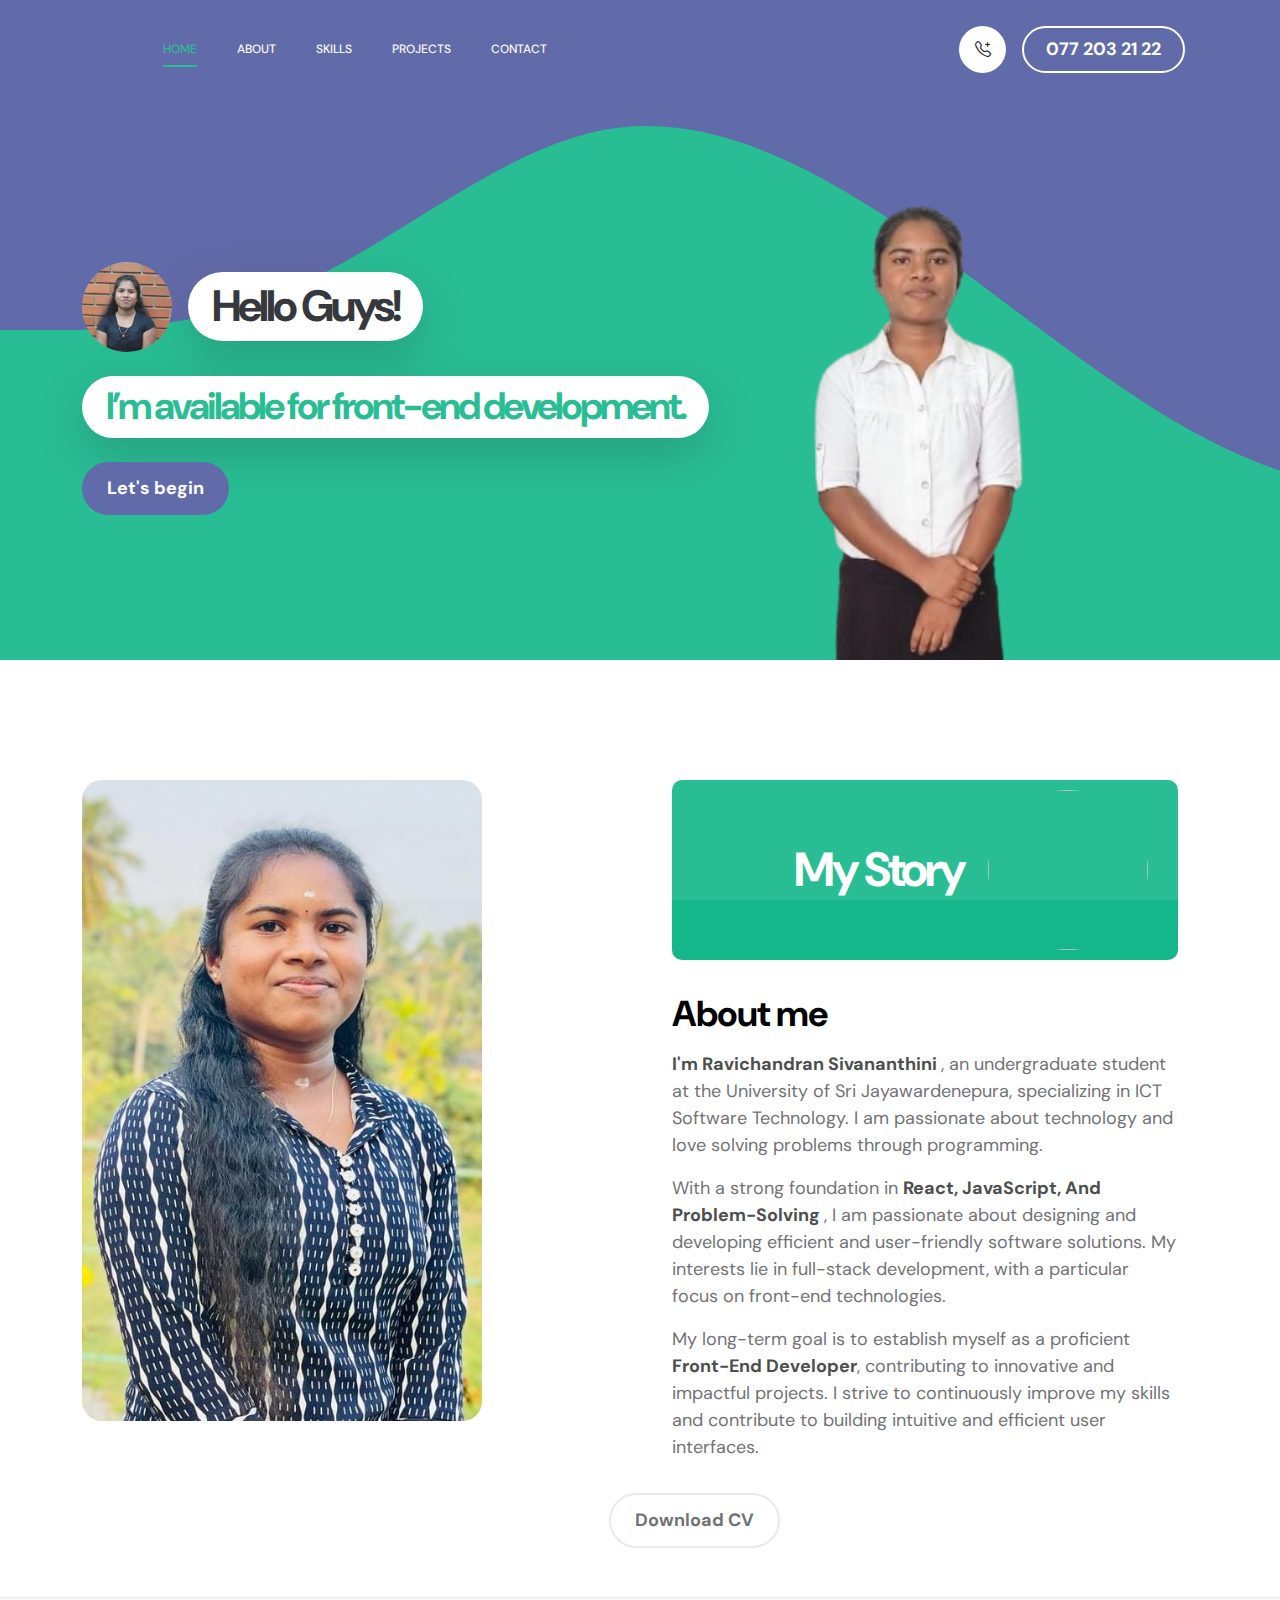
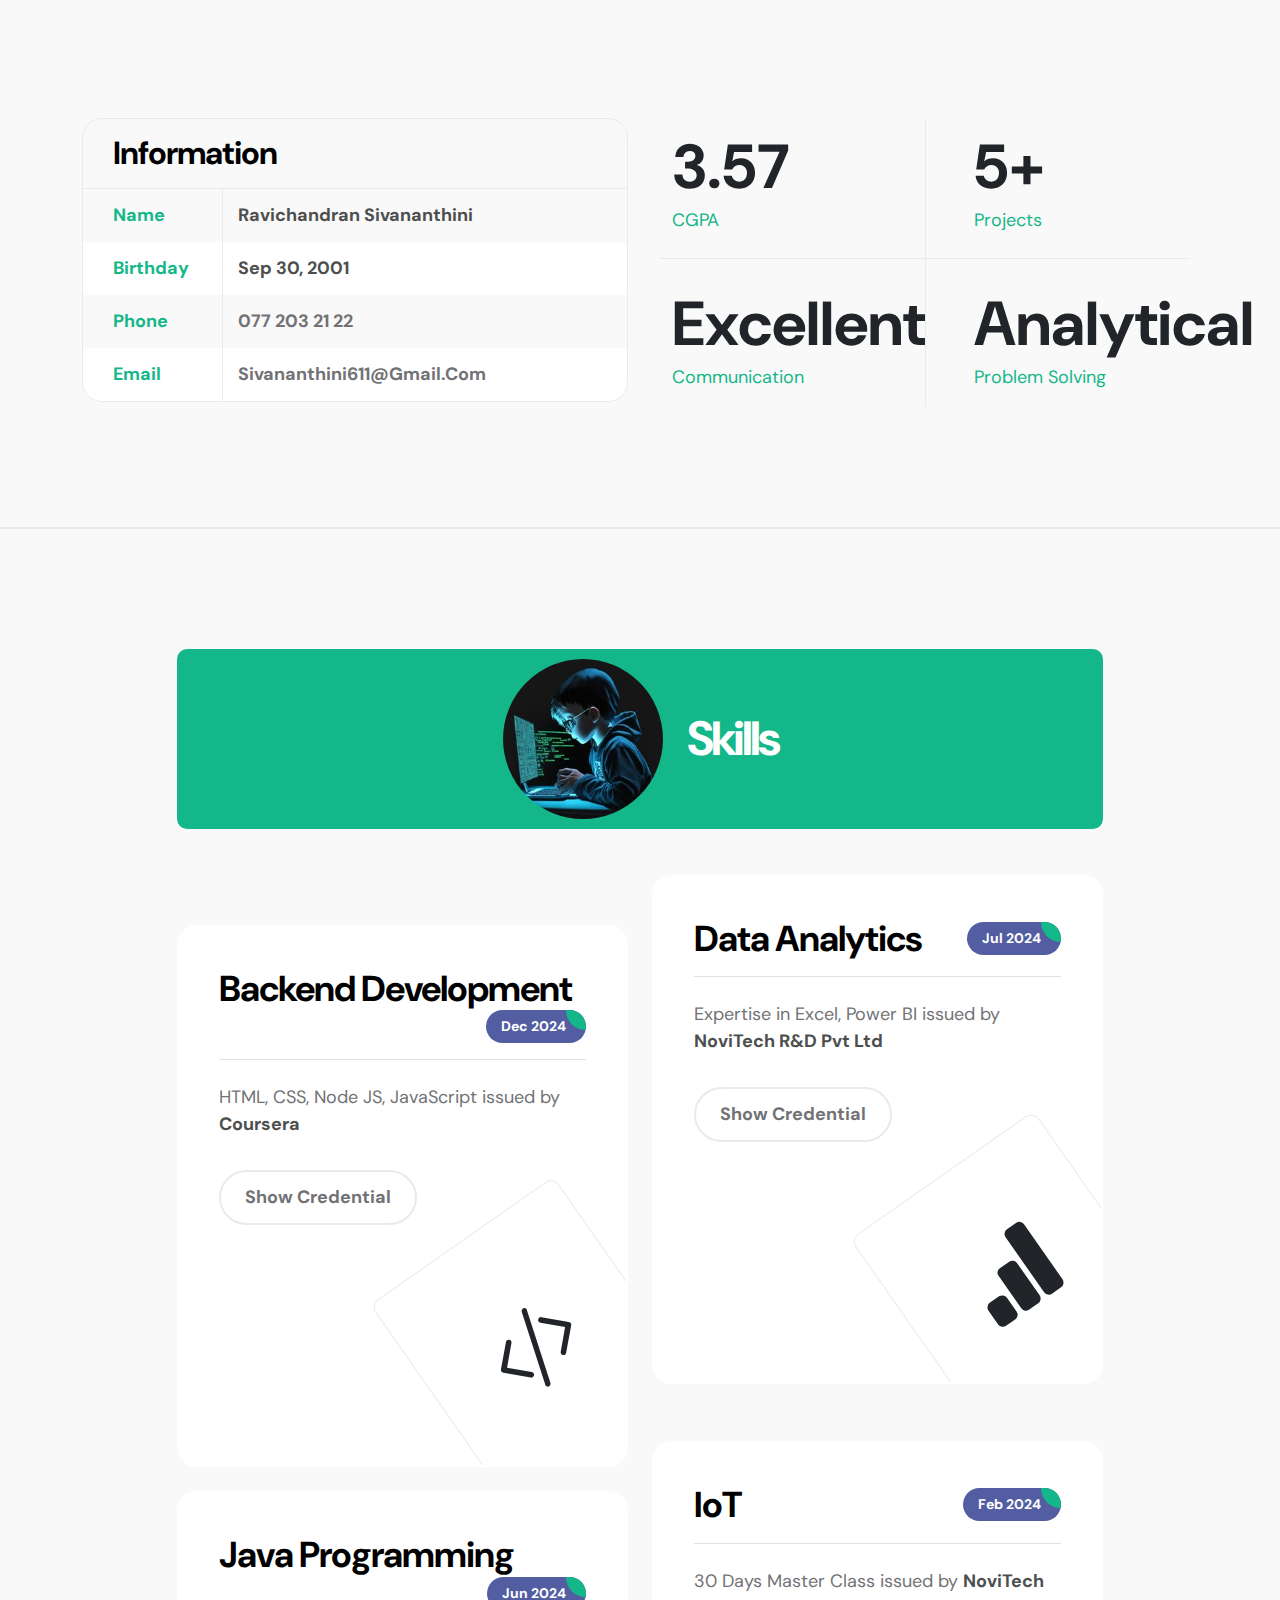
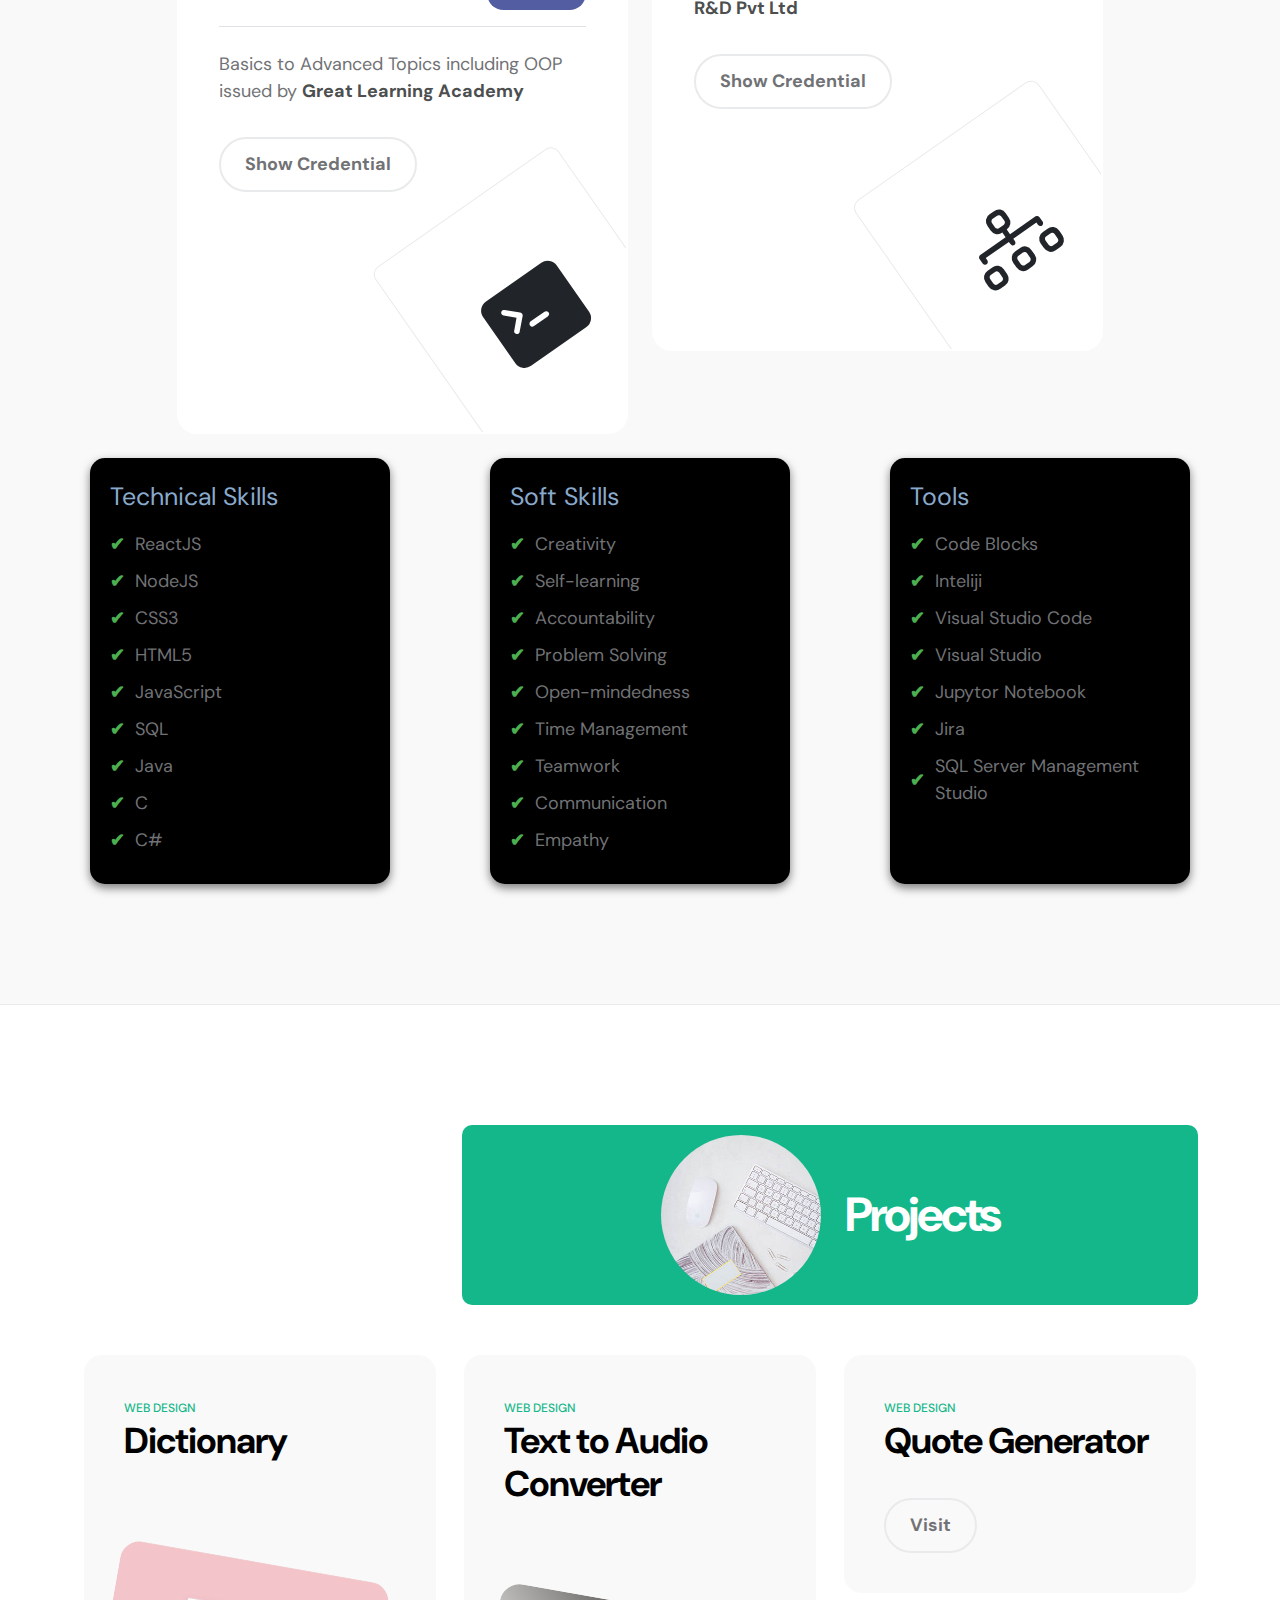
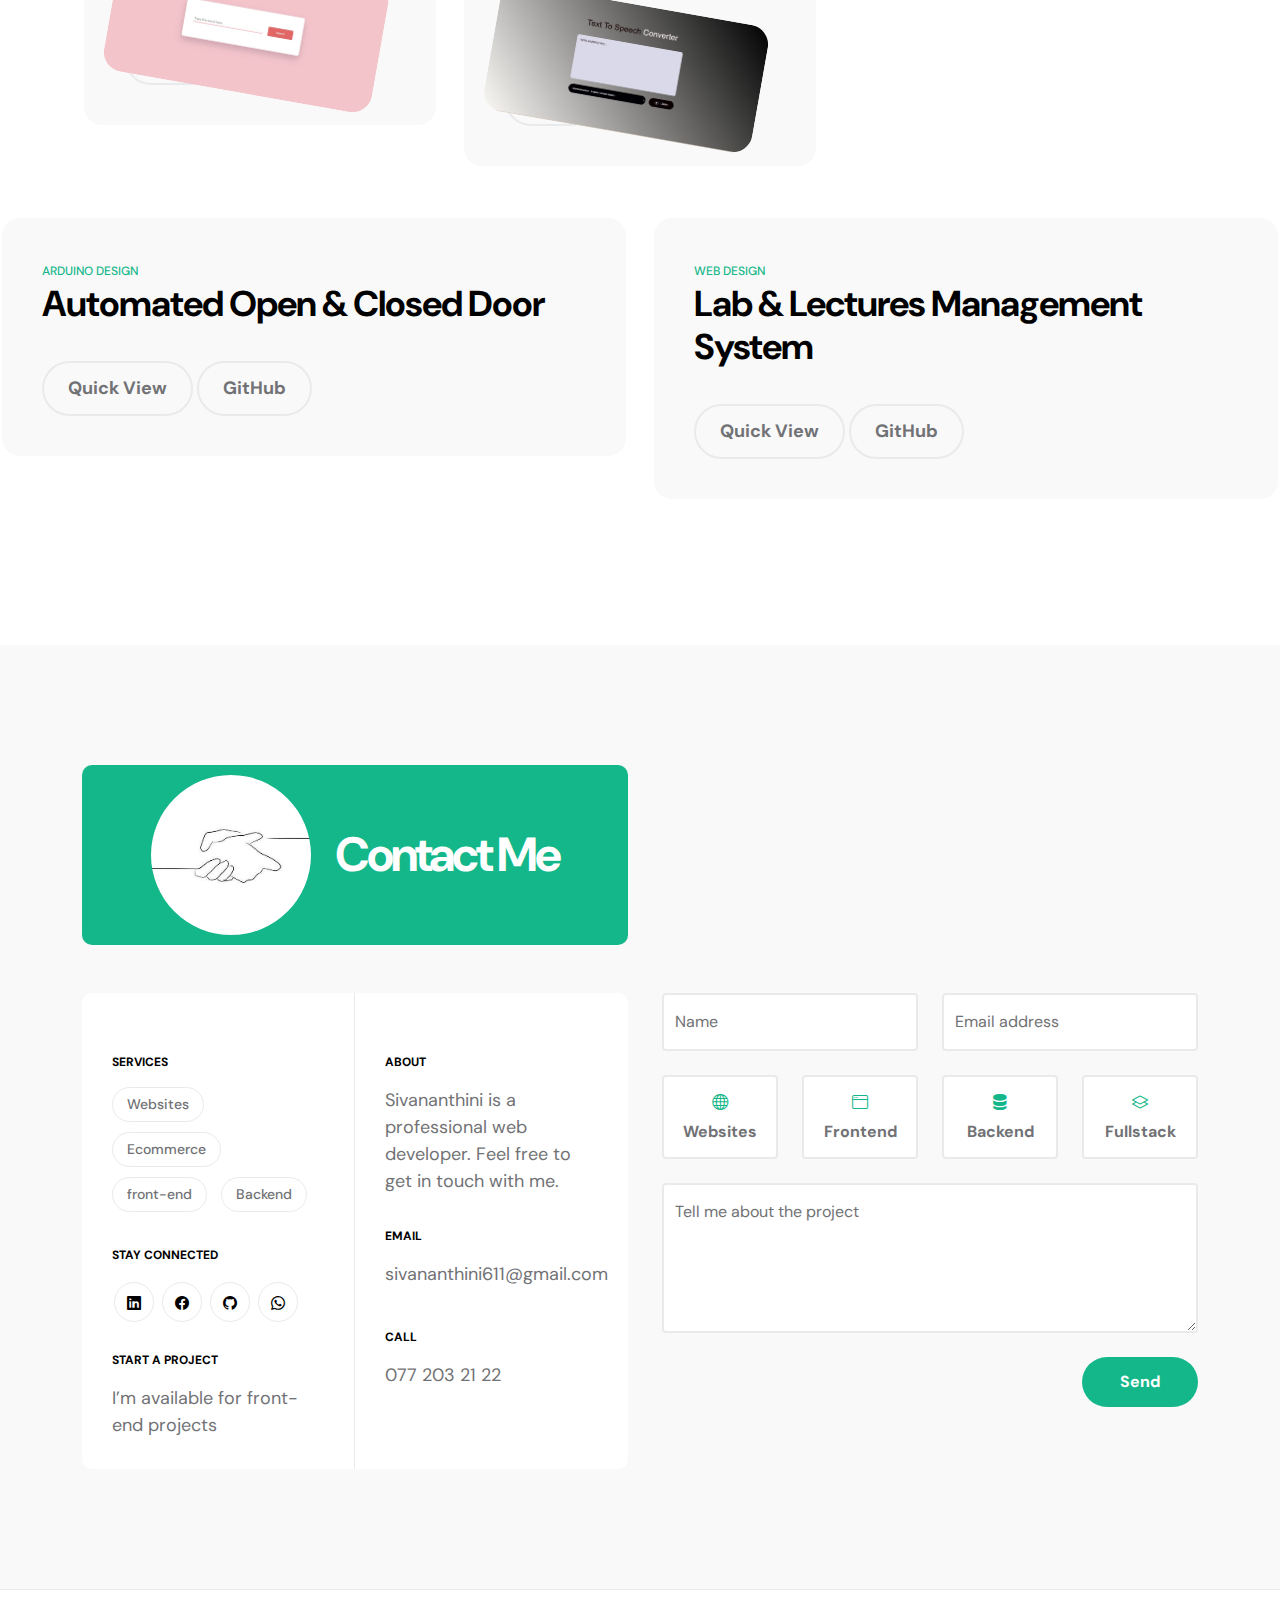
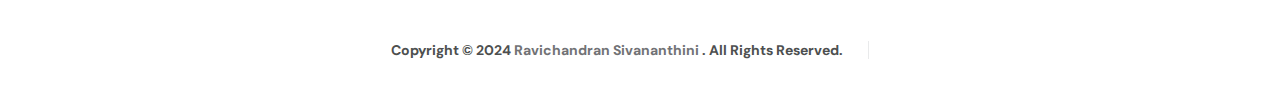
==== commit 0aa600c2: "Added CV to portfolio" ====
--- a/index.html
+++ b/index.html
@@ -143,6 +143,12 @@
 
                     </div>
                 </div>
+                <a href="images/projects/R. SIVANANTHINI.pdf" 
+                    class="custom-btn custom-border-btn btn mt-3" 
+                    id="cv" 
+                    style="float: right; margin-right: 500px;">Download CV</a>
+             
+
             </section>
 
             <section class="featured section-padding">
--- a/css/templatemo-first-portfolio-style.css
+++ b/css/templatemo-first-portfolio-style.css
@@ -577,6 +577,10 @@
 }
 
 
+.cv{
+  align-items: right;
+}
+
 .about-thumb {
   padding-right: 20px;
   padding-left: 20px;
